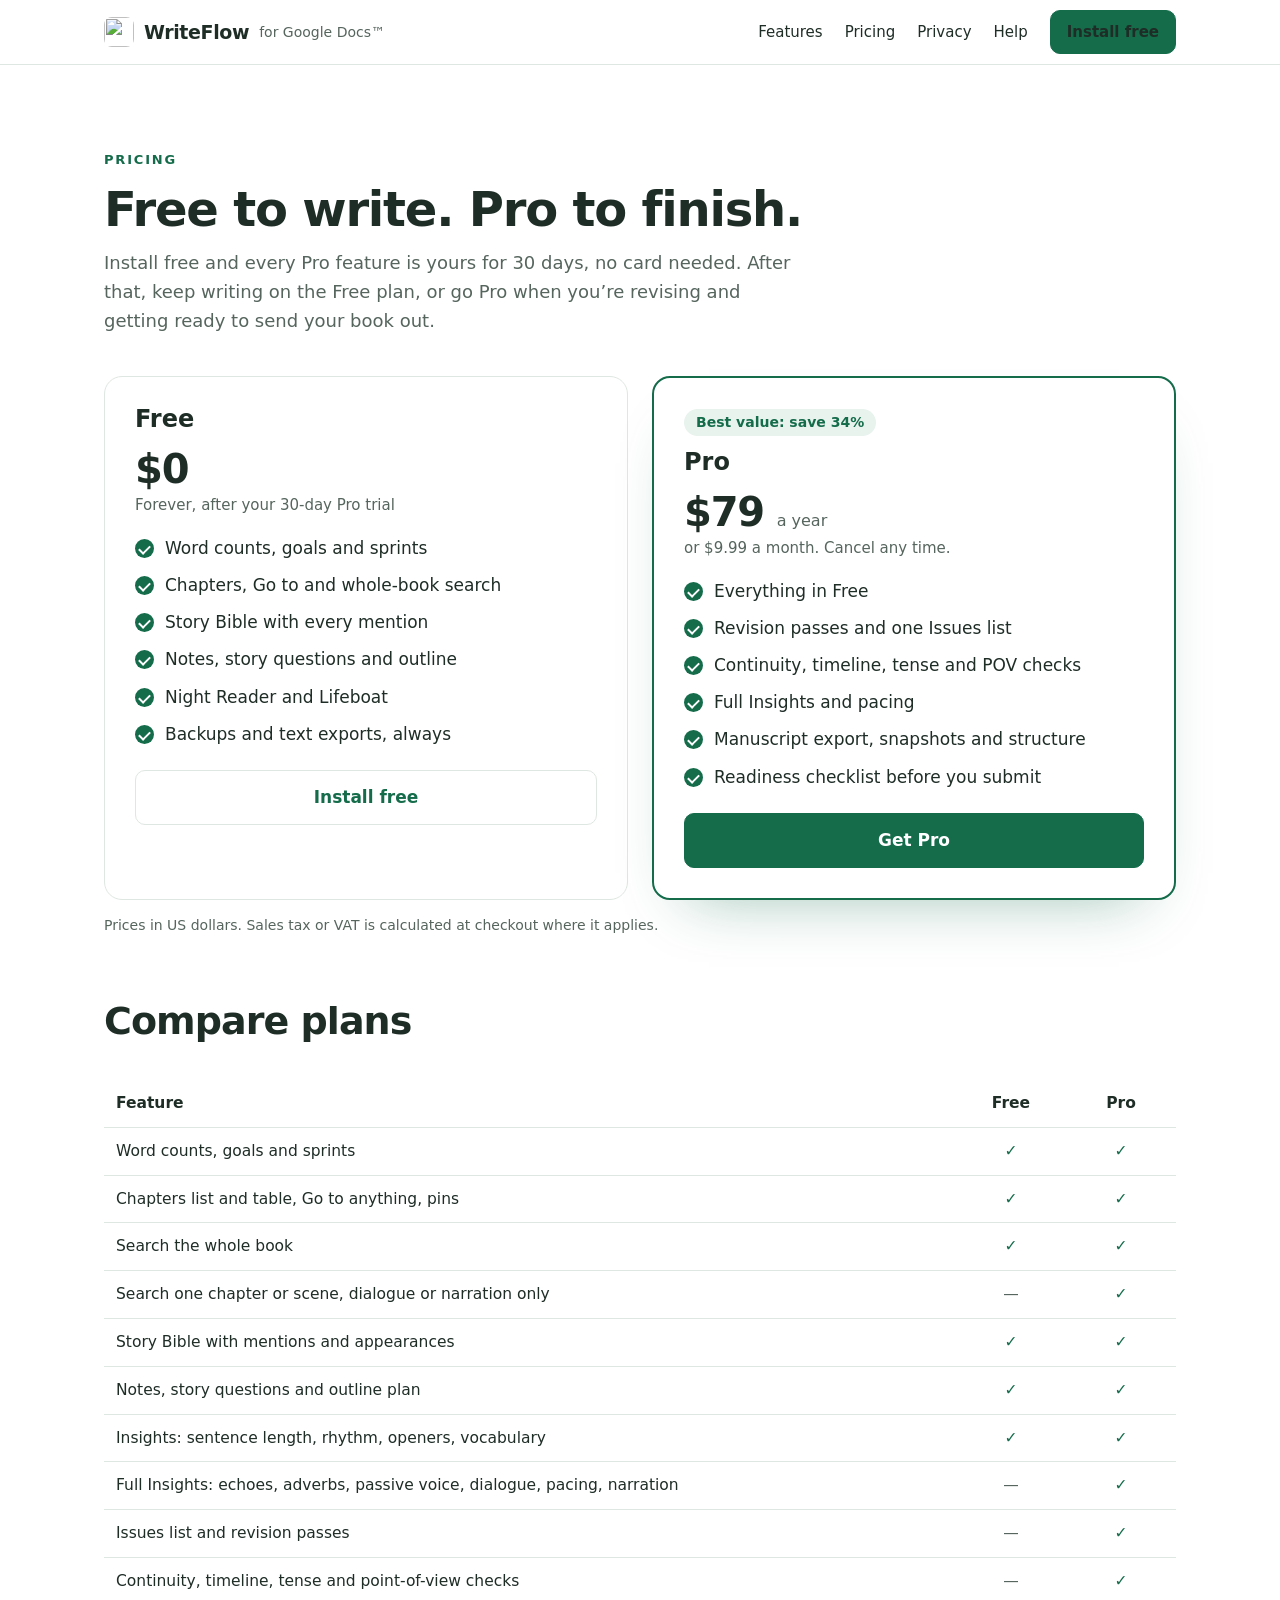
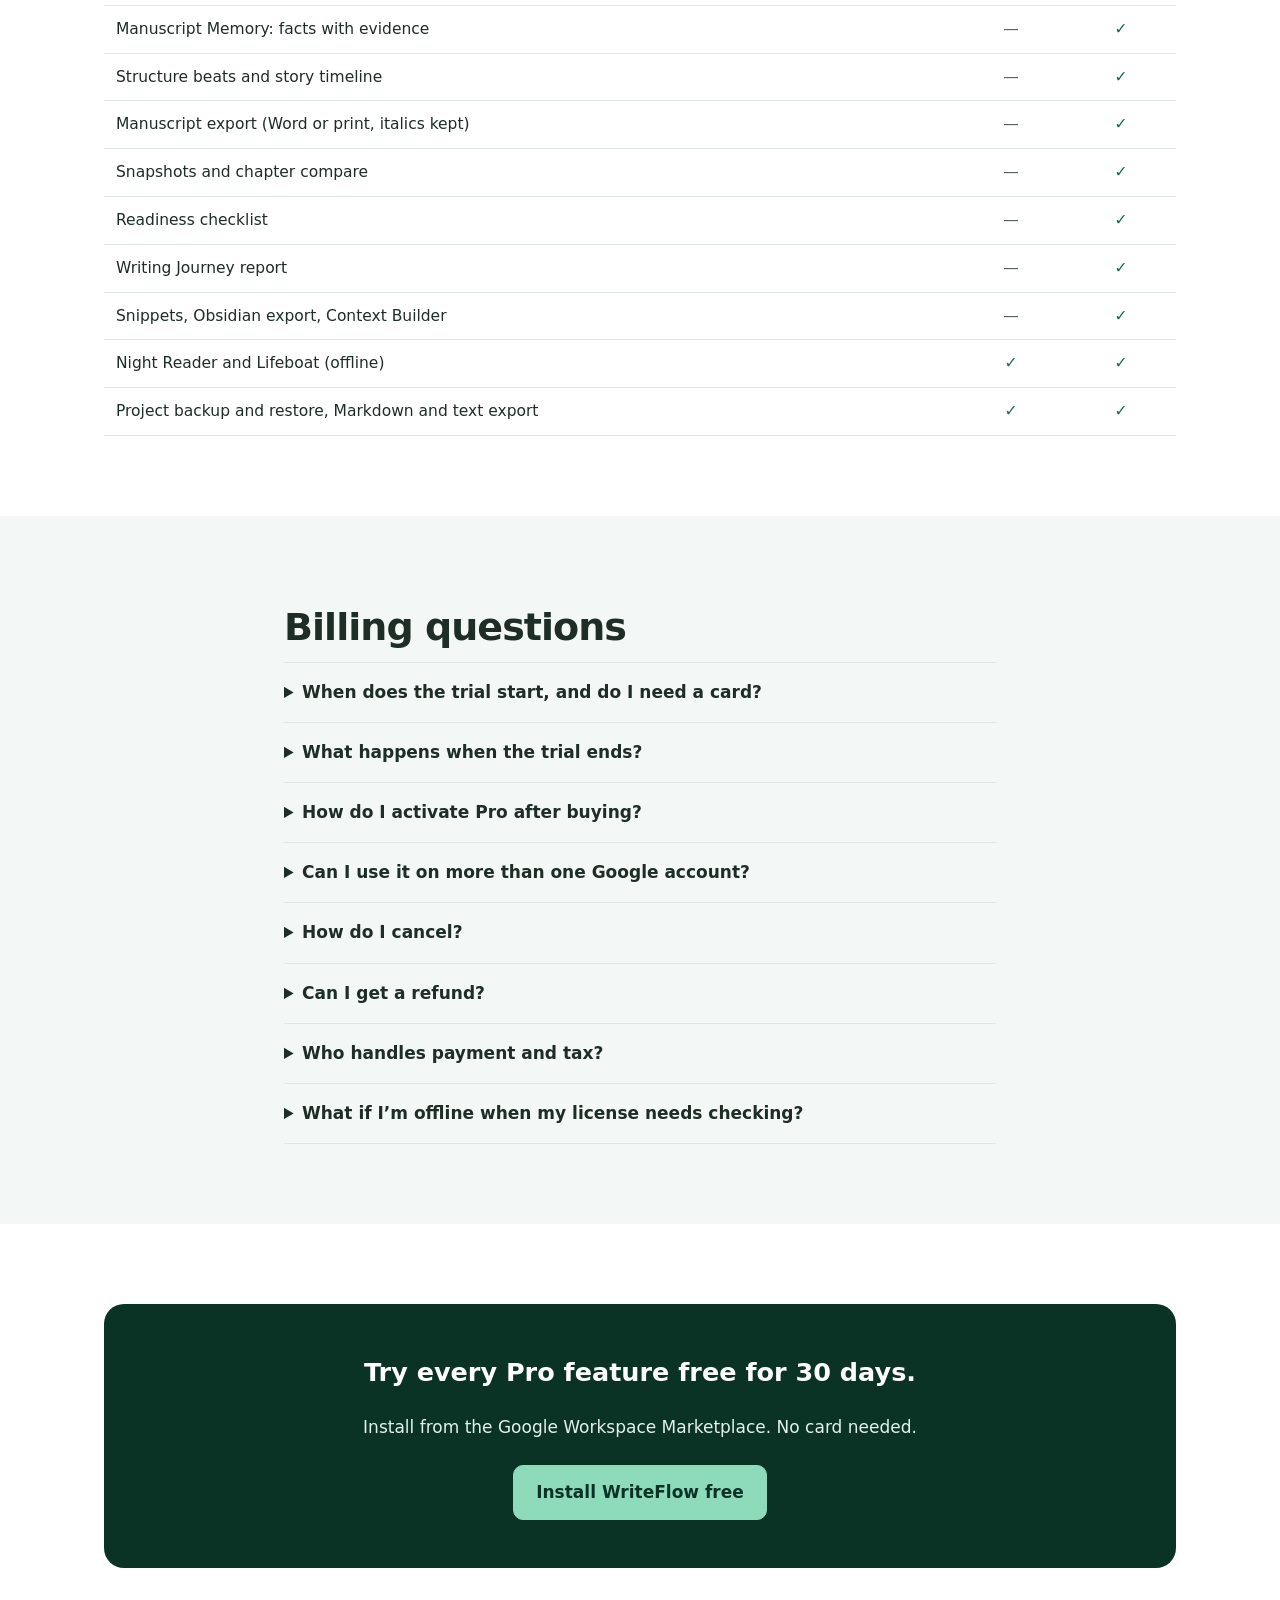
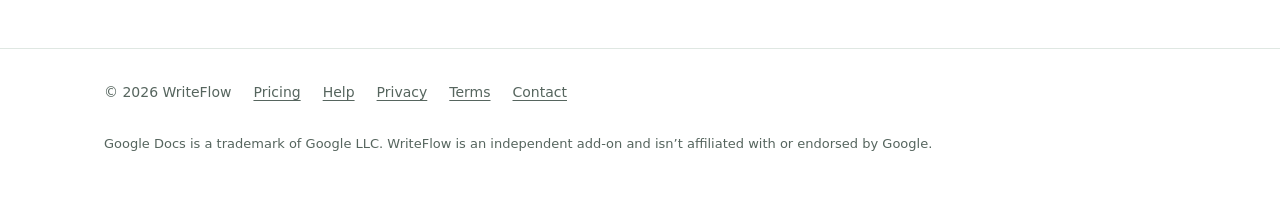
==== pricing.html @ 856f23c3 "Add files via upload" ====
<!DOCTYPE html>
<html lang="en">
<head>
  <meta charset="utf-8">
  <meta name="viewport" content="width=device-width, initial-scale=1">
  <title>Pricing: WriteFlow for Google Docs™</title>
  <meta name="description" content="Free plan forever. Every Pro feature free for 30 days, no card needed. Pro: $79 a year or $9.99 a month.">
  <link rel="icon" href="img/favicon.svg" type="image/svg+xml">
  <link rel="icon" href="img/icon-32.png" sizes="32x32">
  <link rel="apple-touch-icon" href="img/icon-180.png">
  <meta name="theme-color" content="#146c4b">
  <meta property="og:type" content="website">
  <meta property="og:title" content="Pricing: WriteFlow for Google Docs™">
  <meta property="og:description" content="Free plan forever. Every Pro feature free for 30 days, no card needed. Pro: $79 a year or $9.99 a month.">
  <meta property="og:image" content="https://YOUR-DOMAIN.example/img/og-image.png">
  <meta property="og:url" content="https://YOUR-DOMAIN.example/pricing.html">
  <meta name="twitter:card" content="summary_large_image">
  <link rel="stylesheet" href="style.css">
</head>
<body>
  <header class="site"><div class="wrap">
    <a class="logo" href="index.html"><img src="img/logo-mark.svg" alt="">WriteFlow<span>for Google Docs™</span></a>
    <nav class="top" aria-label="Main"><a href="index.html#features">Features</a><a href="pricing.html">Pricing</a><a href="index.html#privacy">Privacy</a><a href="help.html">Help</a><a class="btn" href="https://workspace.google.com/marketplace/app/REPLACE-WITH-LISTING">Install free</a></nav>
  </div></header>

  <main>
    <section><div class="wrap">
      <span class="eyebrow">Pricing</span>
      <h2 style="font-size:clamp(34px,4.4vw,48px)">Free to write. Pro to finish.</h2>
      <p class="intro">Install free and every Pro feature is yours for 30 days, no card needed. After that, keep writing on the Free plan, or go Pro when you’re revising and getting ready to send your book out.</p>
      <div class="plans">
        <div class="plan"><h3>Free</h3><div class="price">$0</div><p class="sub">Forever, after your 30-day Pro trial</p>
          <ul class="ticks"><li>Word counts, goals and sprints</li><li>Chapters, Go to and whole-book search</li><li>Story Bible with every mention</li><li>Notes, story questions and outline</li><li>Night Reader and Lifeboat</li><li>Backups and text exports, always</li></ul>
          <a class="btn ghost" href="https://workspace.google.com/marketplace/app/REPLACE-WITH-LISTING">Install free</a></div>
        <div class="plan pro"><span class="badge">Best value: save 34%</span><h3 style="margin-top:14px">Pro</h3><div class="price">$79 <small>a year</small></div><p class="sub">or $9.99 a month. Cancel any time.</p>
          <ul class="ticks"><li>Everything in Free</li><li>Revision passes and one Issues list</li><li>Continuity, timeline, tense and POV checks</li><li>Full Insights and pacing</li><li>Manuscript export, snapshots and structure</li><li>Readiness checklist before you submit</li></ul>
          <a class="btn" href="https://REPLACE.gumroad.com/l/writeflow">Get Pro</a></div>
      </div>
      <p class="small" style="color:var(--muted);font-size:14px;margin-top:14px">Prices in US dollars. Sales tax or VAT is calculated at checkout where it applies.</p>

      <h2 style="margin-top:64px">Compare plans</h2>
      <div style="overflow-x:auto"><table class="compare"><thead><tr><th>Feature</th><th>Free</th><th>Pro</th></tr></thead><tbody>
      <tr><td>Word counts, goals and sprints</td><td class="yes">✓</td><td class="yes">✓</td></tr><tr><td>Chapters list and table, Go to anything, pins</td><td class="yes">✓</td><td class="yes">✓</td></tr><tr><td>Search the whole book</td><td class="yes">✓</td><td class="yes">✓</td></tr><tr><td>Search one chapter or scene, dialogue or narration only</td><td class="no">—</td><td class="yes">✓</td></tr><tr><td>Story Bible with mentions and appearances</td><td class="yes">✓</td><td class="yes">✓</td></tr><tr><td>Notes, story questions and outline plan</td><td class="yes">✓</td><td class="yes">✓</td></tr><tr><td>Insights: sentence length, rhythm, openers, vocabulary</td><td class="yes">✓</td><td class="yes">✓</td></tr><tr><td>Full Insights: echoes, adverbs, passive voice, dialogue, pacing, narration</td><td class="no">—</td><td class="yes">✓</td></tr><tr><td>Issues list and revision passes</td><td class="no">—</td><td class="yes">✓</td></tr><tr><td>Continuity, timeline, tense and point-of-view checks</td><td class="no">—</td><td class="yes">✓</td></tr><tr><td>Manuscript Memory: facts with evidence</td><td class="no">—</td><td class="yes">✓</td></tr><tr><td>Structure beats and story timeline</td><td class="no">—</td><td class="yes">✓</td></tr><tr><td>Manuscript export (Word or print, italics kept)</td><td class="no">—</td><td class="yes">✓</td></tr><tr><td>Snapshots and chapter compare</td><td class="no">—</td><td class="yes">✓</td></tr><tr><td>Readiness checklist</td><td class="no">—</td><td class="yes">✓</td></tr><tr><td>Writing Journey report</td><td class="no">—</td><td class="yes">✓</td></tr><tr><td>Snippets, Obsidian export, Context Builder</td><td class="no">—</td><td class="yes">✓</td></tr><tr><td>Night Reader and Lifeboat (offline)</td><td class="yes">✓</td><td class="yes">✓</td></tr><tr><td>Project backup and restore, Markdown and text export</td><td class="yes">✓</td><td class="yes">✓</td></tr>
      </tbody></table></div>
    </div></section>

    <section class="alt"><div class="wrap narrow">
      <h2>Billing questions</h2>
      <details><summary>When does the trial start, and do I need a card?</summary><p>It starts the first time you open WriteFlow, and lasts 30 days. No card or account is needed.</p></details>
      <details><summary>What happens when the trial ends?</summary><p>You move to the Free plan. Nothing is deleted: your notes, outline, history and backups stay, and Pro tools are paused until you subscribe.</p></details>
      <details><summary>How do I activate Pro after buying?</summary><p>Your receipt email contains a license key. In WriteFlow, open <b>Settings → Plan</b>, paste the key and press <b>Activate</b>.</p></details>
      <details><summary>Can I use it on more than one Google account?</summary><p>Yes, one license works on up to 3 Google accounts that you use.</p></details>
      <details><summary>How do I cancel?</summary><p>From your Gumroad library, any time. Pro stays on until the end of the period you’ve paid for.</p></details>
      <details><summary>Can I get a refund?</summary><p>Yes. Within 14 days of a payment, email <a href="mailto:support@YOUR-DOMAIN.example">support@YOUR-DOMAIN.example</a> for a full refund, no questions asked.</p></details>
      <details><summary>Who handles payment and tax?</summary><p>Gumroad sells the subscription as the merchant of record: it handles payment, sales tax and VAT, and sends your receipts. WriteFlow never sees your card details.</p></details>
      <details><summary>What if I’m offline when my license needs checking?</summary><p>Pro keeps working. WriteFlow checks your license about once a week and allows two weeks without a connection before asking you to go online.</p></details>
    </div></section>

    <div class="wrap" style="padding:80px 24px"><div class="cta-band">
      <h2>Try every Pro feature free for 30 days.</h2>
      <p style="margin:0 0 24px">Install from the Google Workspace Marketplace. No card needed.</p>
      <a class="btn" href="https://workspace.google.com/marketplace/app/REPLACE-WITH-LISTING">Install WriteFlow free</a>
    </div></div>
  </main>

  <footer class="site"><div class="wrap">
    <span>© 2026 WriteFlow</span>
    <a href="pricing.html">Pricing</a><a href="help.html">Help</a><a href="privacy.html">Privacy</a><a href="terms.html">Terms</a><a href="mailto:support@YOUR-DOMAIN.example">Contact</a>
    <p class="tm">Google Docs is a trademark of Google LLC. WriteFlow is an independent add-on and isn’t affiliated with or endorsed by Google.</p>
  </div></footer>
</body>
</html>
---- style.css ----
/* WriteFlow website: the same green identity as the sidebar. Fonts are self-hosted (SIL OFL, see fonts/LICENSE-*). */
@font-face { font-family: Inter; font-weight: 400; font-display: swap; src: url(fonts/inter-latin-400-normal.woff2) format('woff2'); }
@font-face { font-family: Inter; font-weight: 600; font-display: swap; src: url(fonts/inter-latin-600-normal.woff2) format('woff2'); }
@font-face { font-family: Inter; font-weight: 700; font-display: swap; src: url(fonts/inter-latin-700-normal.woff2) format('woff2'); }
@font-face { font-family: 'Source Serif 4'; font-weight: 400; font-display: swap; src: url(fonts/source-serif-4-latin-400-normal.woff2) format('woff2'); }
@font-face { font-family: 'Source Serif 4'; font-style: italic; font-weight: 400; font-display: swap; src: url(fonts/source-serif-4-latin-400-italic.woff2) format('woff2'); }

:root {
  --bg: #ffffff; --ink: #1f2d27; --muted: #56655e; --rule: #dfe7e2; --soft: #f3f7f5; --tint: #e8f3ee;
  --accent: #146c4b; --accent-hover: #10583d; --accent-ink: #ffffff; --mint: #8edbbc; --deep: #0b3325; --hit: #fbe7a1;
  --ui: Inter, system-ui, -apple-system, "Segoe UI", Roboto, Arial, sans-serif;
  --serif: "Source Serif 4", "Iowan Old Style", "Palatino Linotype", Georgia, serif;
}
@media (prefers-color-scheme: dark) {
  :root { --bg: #151a18; --ink: #e6ece9; --muted: #a3b2ab; --rule: #2a332f; --soft: #1c2320; --tint: #1f2a25;
    --accent: #8edbbc; --accent-hover: #b3ebd4; --accent-ink: #0b3325; --hit: #5a4812; }
}
* { box-sizing: border-box; }
html { scroll-padding-top: 76px; }
body { margin: 0; background: var(--bg); color: var(--ink); font: 17px/1.6 var(--ui); -webkit-font-smoothing: antialiased; }
a { color: var(--accent); text-underline-offset: 3px; }
img { max-width: 100%; height: auto; }
.wrap { max-width: 1120px; margin: 0 auto; padding: 0 24px; }
.narrow { max-width: 760px; }
.sr-only { position: absolute; width: 1px; height: 1px; overflow: hidden; clip: rect(0 0 0 0); white-space: nowrap; }

/* Header */
header.site { position: sticky; top: 0; z-index: 5; background: color-mix(in srgb, var(--bg) 90%, transparent); backdrop-filter: blur(10px); border-bottom: 1px solid var(--rule); }
header.site .wrap { display: flex; align-items: center; gap: 24px; height: 64px; }
.logo { display: inline-flex; align-items: center; gap: 10px; color: var(--ink); text-decoration: none; font: 700 19px/1 var(--ui); letter-spacing: -0.02em; }
.logo img { width: 30px; height: 30px; border-radius: 8px; }
.logo span { color: var(--muted); font: 500 14px var(--ui); letter-spacing: 0; }
nav.top { margin-left: auto; display: flex; align-items: center; gap: 22px; font-size: 15px; }
nav.top a { color: var(--ink); text-decoration: none; }
nav.top a:hover { color: var(--accent); }
nav.top .btn { padding: 9px 16px; font-size: 15px; }

/* Buttons */
.btn { display: inline-flex; align-items: center; gap: 8px; background: var(--accent); color: var(--accent-ink); text-decoration: none; padding: 13px 22px; border-radius: 10px; font-weight: 600; border: 1px solid var(--accent); }
.btn:hover { background: var(--accent-hover); border-color: var(--accent-hover); color: var(--accent-ink); }
.btn.ghost { background: transparent; color: var(--accent); border-color: var(--rule); }
.btn.ghost:hover { background: var(--soft); }

/* Hero */
.hero { padding: 72px 0 40px; display: grid; grid-template-columns: 0.95fr 1.05fr; gap: 48px; align-items: center; }
.eyebrow { font: 700 13px/1 var(--ui); letter-spacing: .14em; text-transform: uppercase; color: var(--accent); }
.hero h1 { font: 700 clamp(38px, 5vw, 58px)/1.05 var(--ui); letter-spacing: -0.035em; margin: 16px 0 18px; }
.hero p.lede { font-size: 20px; color: var(--muted); margin: 0 0 28px; max-width: 36ch; }
.hero .ctas { display: flex; gap: 12px; flex-wrap: wrap; }
.hero .small { font-size: 14px; color: var(--muted); margin-top: 14px; }
.hero-img { width: 100%; }
.promise { border-top: 1px solid var(--rule); border-bottom: 1px solid var(--rule); padding: 22px 0; display: flex; gap: 36px; justify-content: center; flex-wrap: wrap; color: var(--muted); font-size: 15px; }
.promise b { color: var(--ink); font-weight: 600; }

/* Sections */
section { padding: 80px 0; }
section h2 { font: 700 clamp(28px, 3.4vw, 38px)/1.15 var(--ui); letter-spacing: -0.025em; margin: 10px 0 12px; }
section .intro { color: var(--muted); max-width: 60ch; margin: 0 0 40px; font-size: 18px; }
.alt { background: var(--soft); }

/* Feature showcase: copy beside a real screenshot */
.show { display: grid; grid-template-columns: 1fr 1fr; gap: 56px; align-items: center; margin: 0 0 72px; }
.show:last-child { margin-bottom: 0; }
.show.flip .show-copy { order: 2; }
.show h3 { font: 700 26px/1.2 var(--ui); letter-spacing: -0.02em; margin: 10px 0 12px; }
.show p { color: var(--muted); margin: 0 0 14px; }
.ticks { list-style: none; padding: 0; margin: 18px 0 0; display: grid; gap: 10px; }
.ticks li { position: relative; padding-left: 30px; }
.ticks li::before { content: ""; position: absolute; left: 0; top: 4px; width: 19px; height: 19px; border-radius: 50%; background: var(--accent); }
.ticks li::after { content: ""; position: absolute; left: 6px; top: 8px; width: 5px; height: 9px; border: solid var(--accent-ink); border-width: 0 2px 2px 0; transform: rotate(45deg); }
.shots { display: flex; gap: 18px; justify-content: center; align-items: flex-start; }
.shots img { width: 280px; max-width: 46%; border-radius: 14px; border: 1px solid var(--rule); box-shadow: 0 24px 50px -24px rgba(11,51,37,.35); background: #fff; }
.shots img + img { margin-top: 40px; }
.grid { display: grid; grid-template-columns: repeat(3, 1fr); gap: 28px; }
.feature { background: var(--bg); border: 1px solid var(--rule); border-radius: 14px; padding: 22px; }
.feature h3 { font: 600 17px/1.3 var(--ui); margin: 0 0 6px; }
.feature p { margin: 0; color: var(--muted); font-size: 15.5px; }
.feature mark { background: var(--hit); color: inherit; padding: 0 2px; border-radius: 2px; }

/* Privacy */
.privacy-box { background: var(--deep); color: #e3f1ea; border-radius: 20px; padding: 44px; display: grid; grid-template-columns: 1fr 1.2fr; gap: 40px; }
.privacy-box h2 { color: #fff; }
.privacy-box a { color: var(--mint); }
.privacy-box ul { margin: 0; padding-left: 20px; }
.privacy-box li { margin-bottom: 10px; }

/* Pricing */
.plans { display: grid; grid-template-columns: 1fr 1fr; gap: 24px; margin-top: 8px; }
.plan { border: 1px solid var(--rule); border-radius: 18px; padding: 30px; background: var(--bg); }
.plan.pro { border: 2px solid var(--accent); box-shadow: 0 30px 60px -36px rgba(20,108,75,.45); }
.plan h3 { font: 700 24px/1 var(--ui); margin: 0; }
.plan .price { font: 700 40px/1 var(--ui); letter-spacing: -0.03em; margin: 18px 0 4px; }
.plan .price small { font: 500 16px var(--ui); color: var(--muted); letter-spacing: 0; }
.plan .sub { color: var(--muted); font-size: 15px; margin: 0 0 18px; }
.plan .btn { width: 100%; justify-content: center; margin-top: 22px; }
.badge { display: inline-block; padding: 5px 12px; border-radius: 999px; background: var(--tint); color: var(--accent); font: 600 14px/1.2 var(--ui); }
table.compare { width: 100%; border-collapse: collapse; margin-top: 24px; font-size: 15.5px; }
table.compare th, table.compare td { text-align: left; padding: 11px 12px; border-bottom: 1px solid var(--rule); }
table.compare th:not(:first-child), table.compare td:not(:first-child) { text-align: center; width: 110px; }
table.compare thead th { font-weight: 700; }
table.compare .yes { color: var(--accent); font-weight: 700; }
table.compare .no { color: var(--muted); }

/* CTA band */
.cta-band { background: var(--deep); color: #e3f1ea; border-radius: 20px; padding: 48px; text-align: center; }
.cta-band h2 { color: #fff; margin-top: 0; }
.cta-band .btn { background: var(--mint); border-color: var(--mint); color: var(--deep); }
.cta-band .btn:hover { background: #b3ebd4; border-color: #b3ebd4; }

/* FAQ */
details { border-top: 1px solid var(--rule); padding: 16px 0; }
details:last-of-type { border-bottom: 1px solid var(--rule); }
details summary { cursor: pointer; font-weight: 600; }
details p { color: var(--muted); margin: 10px 0 0; }

/* Footer */
footer.site { border-top: 1px solid var(--rule); padding: 32px 0 48px; color: var(--muted); font-size: 14px; }
footer.site .wrap { display: flex; gap: 22px; flex-wrap: wrap; align-items: center; }
footer.site a { color: var(--muted); }
footer.site .tm { flex-basis: 100%; font-size: 13px; margin-top: 8px; }

/* Documents (help, privacy, terms) */
.doc { padding-top: 48px; padding-bottom: 72px; }
.doc h1 { font: 700 40px/1.1 var(--ui); letter-spacing: -0.03em; margin: 0 0 8px; }
.doc h2 { font: 700 24px/1.25 var(--ui); letter-spacing: -0.015em; margin: 40px 0 10px; }
.doc h3 { font-size: 18px; margin: 28px 0 8px; }
.doc table { border-collapse: collapse; width: 100%; margin: 16px 0; font-size: 15px; }
.doc th, .doc td { text-align: left; padding: 10px 12px; border-bottom: 1px solid var(--rule); vertical-align: top; }
.doc th { background: var(--soft); }
.doc code, .doc pre { font: 14px/1.5 Consolas, Menlo, monospace; background: var(--soft); border-radius: 6px; }
.doc code { padding: 1px 5px; }
.doc pre { padding: 14px 16px; overflow-x: auto; }
.doc blockquote { margin: 16px 0; padding: 12px 16px; border-left: 3px solid var(--accent); background: var(--soft); border-radius: 0 8px 8px 0; }
.draft { background: #fff4d6; color: #5a4300; border: 1px solid #f0d58c; padding: 12px 16px; border-radius: 8px; margin: 0 0 24px; font-size: 15px; }
.toc { columns: 2; font-size: 15px; padding-left: 18px; }
:focus-visible { outline: 2px solid var(--accent); outline-offset: 2px; }

@media (max-width: 880px) {
  .hero, .show, .plans, .privacy-box { grid-template-columns: 1fr; }
  .show.flip .show-copy { order: 0; }
  .grid { grid-template-columns: 1fr; }
  nav.top a:not(.btn) { display: none; }
  .toc { columns: 1; }
  .privacy-box, .cta-band { padding: 28px; }
  table.compare th:not(:first-child), table.compare td:not(:first-child) { width: 70px; }
}
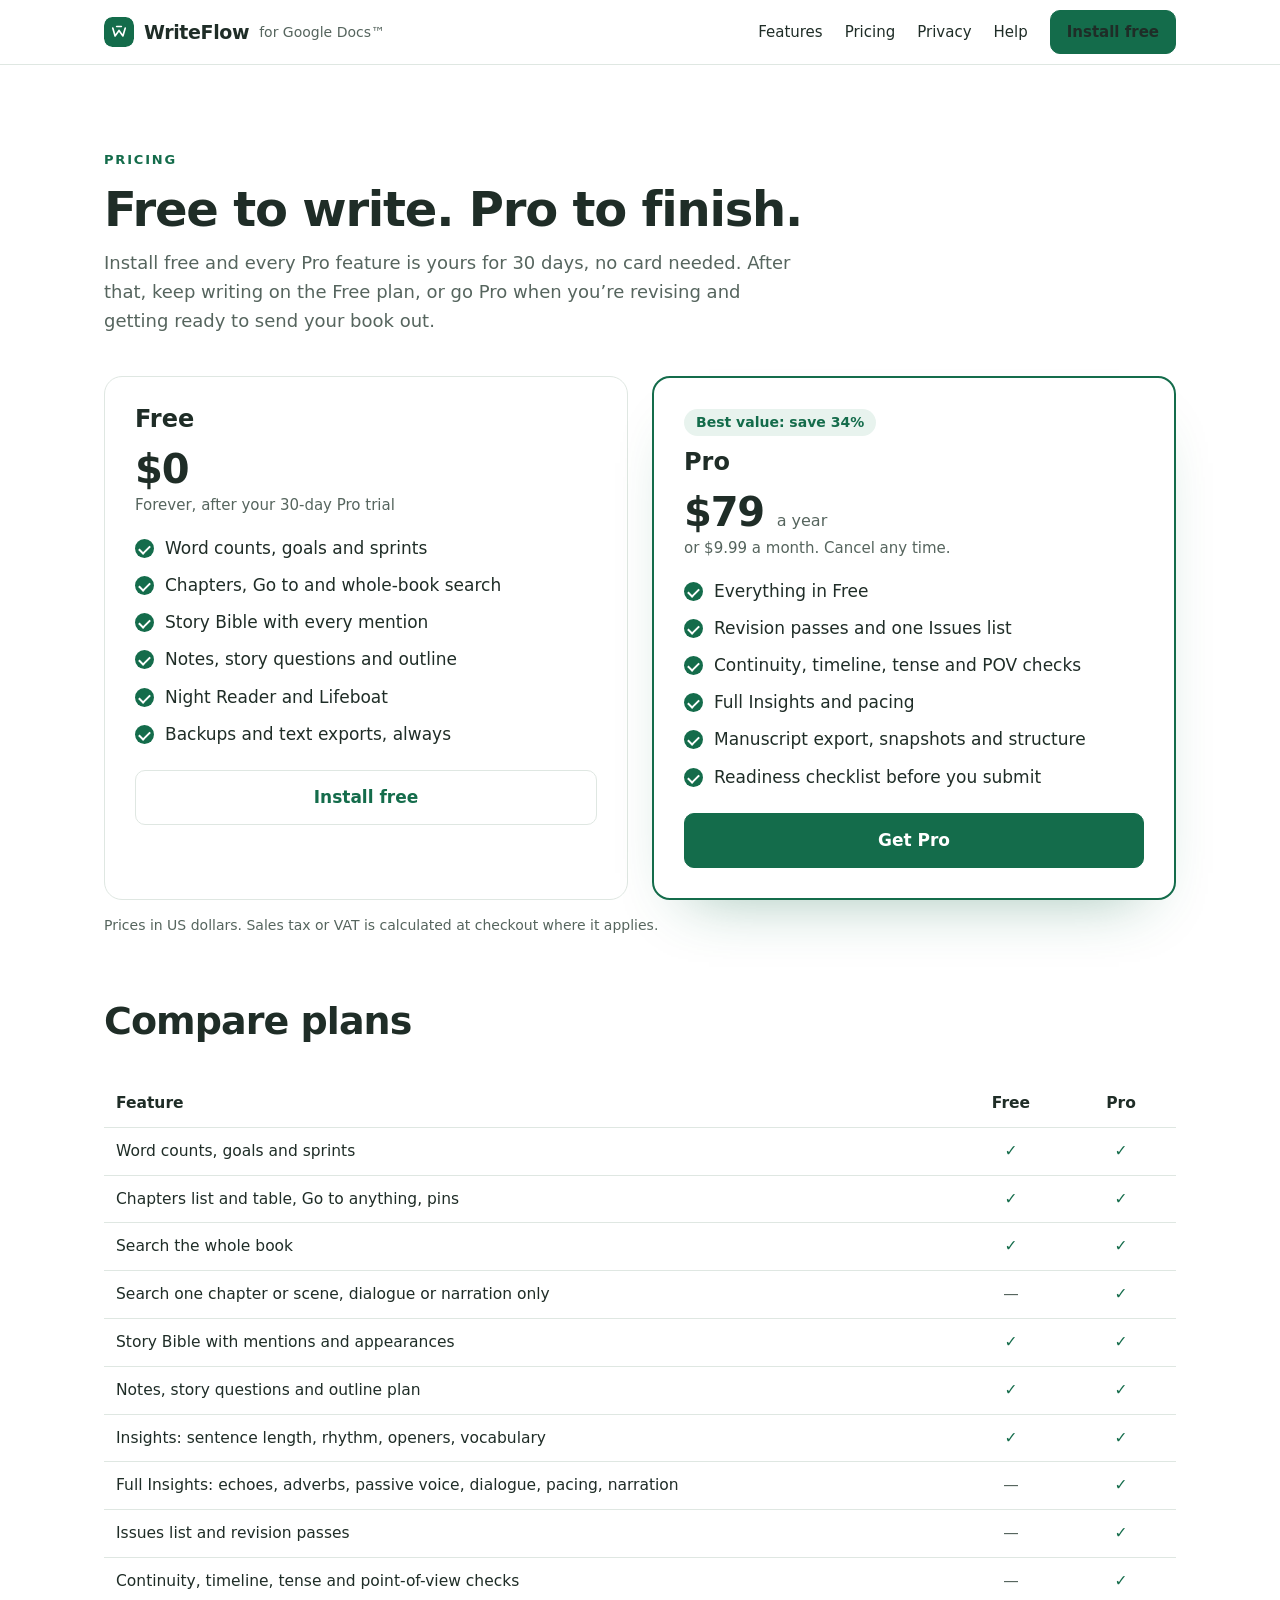
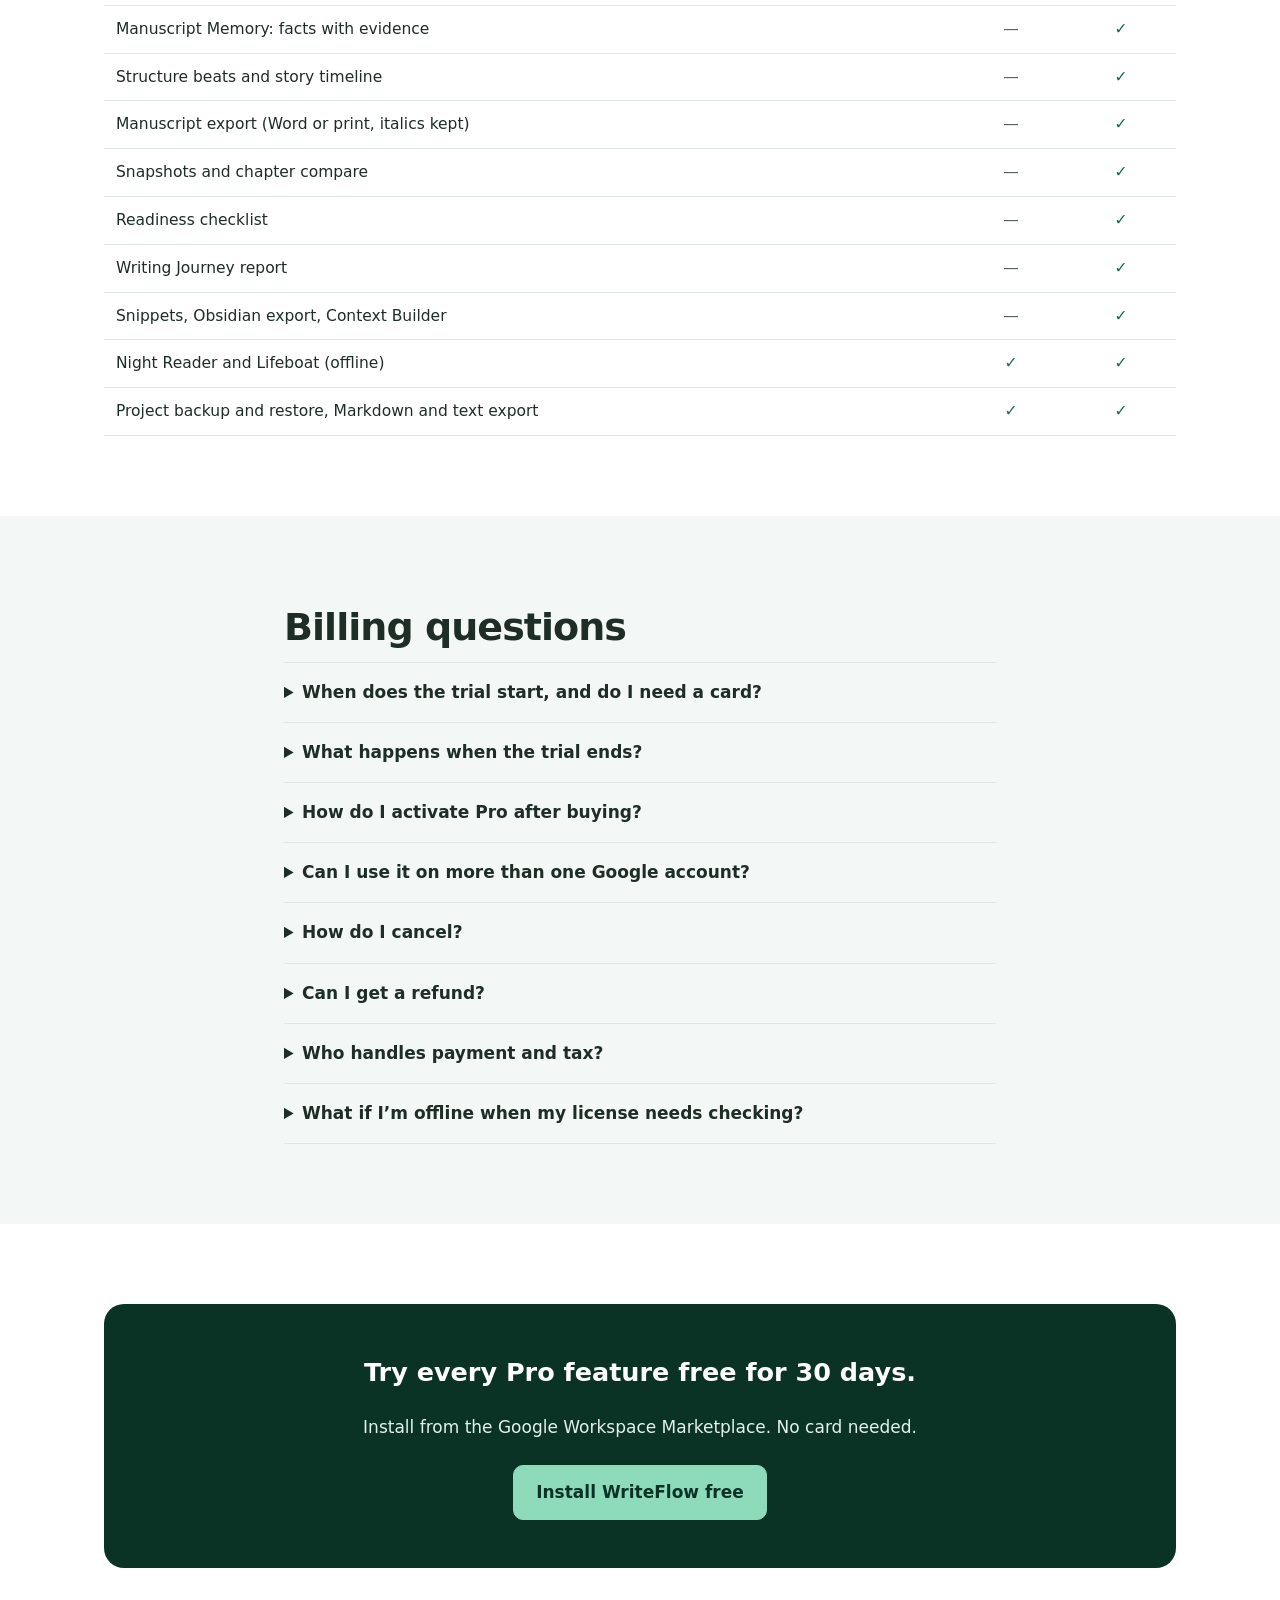
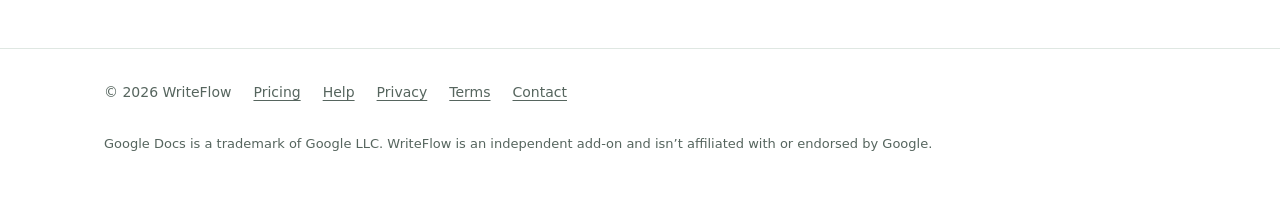
==== commit d98e424a: "Update Pro plan link in pricing.html" ====
--- a/pricing.html
+++ b/pricing.html
@@ -34,7 +34,7 @@
           <a class="btn ghost" href="https://workspace.google.com/marketplace/app/REPLACE-WITH-LISTING">Install free</a></div>
         <div class="plan pro"><span class="badge">Best value: save 34%</span><h3 style="margin-top:14px">Pro</h3><div class="price">$79 <small>a year</small></div><p class="sub">or $9.99 a month. Cancel any time.</p>
           <ul class="ticks"><li>Everything in Free</li><li>Revision passes and one Issues list</li><li>Continuity, timeline, tense and POV checks</li><li>Full Insights and pacing</li><li>Manuscript export, snapshots and structure</li><li>Readiness checklist before you submit</li></ul>
-          <a class="btn" href="https://REPLACE.gumroad.com/l/writeflow">Get Pro</a></div>
+          <a class="btn" href="https://anishup.gumroad.com/l/tyyhvq">Get Pro</a></div>
       </div>
       <p class="small" style="color:var(--muted);font-size:14px;margin-top:14px">Prices in US dollars. Sales tax or VAT is calculated at checkout where it applies.</p>
 
